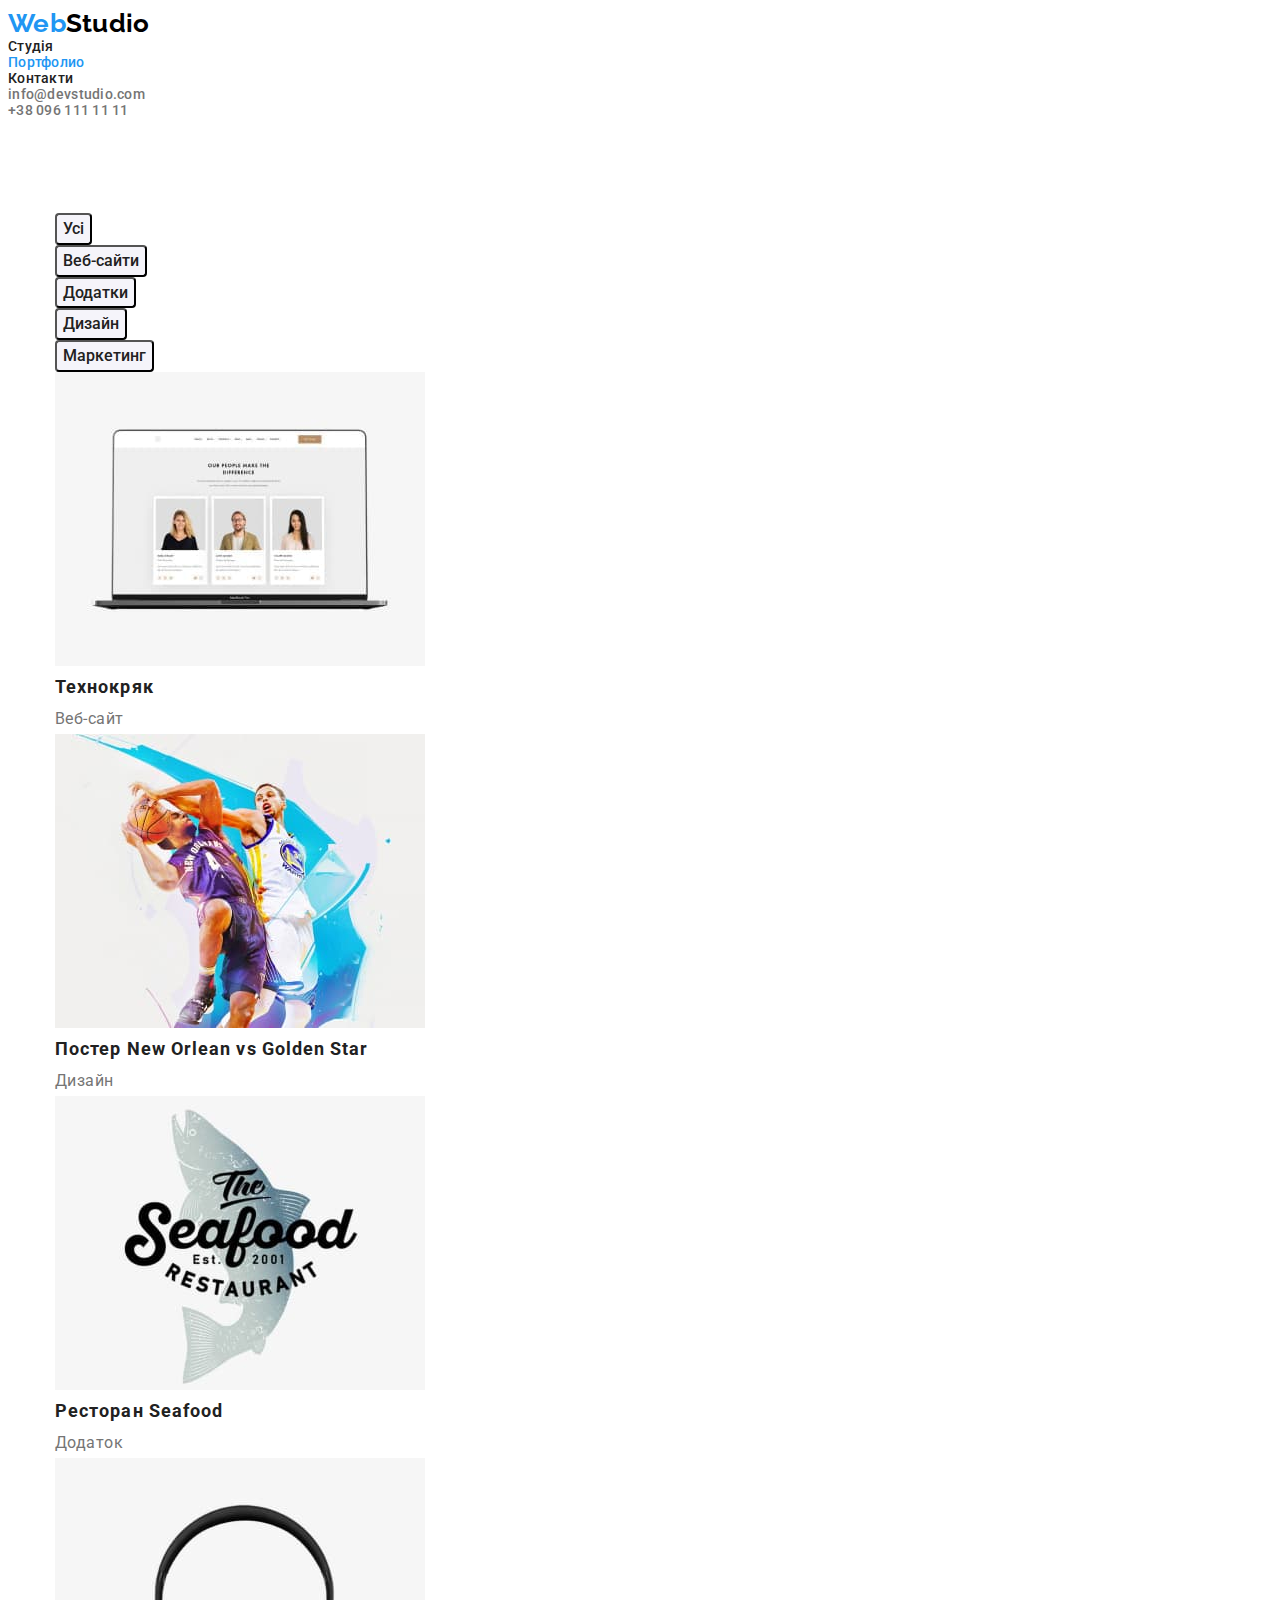
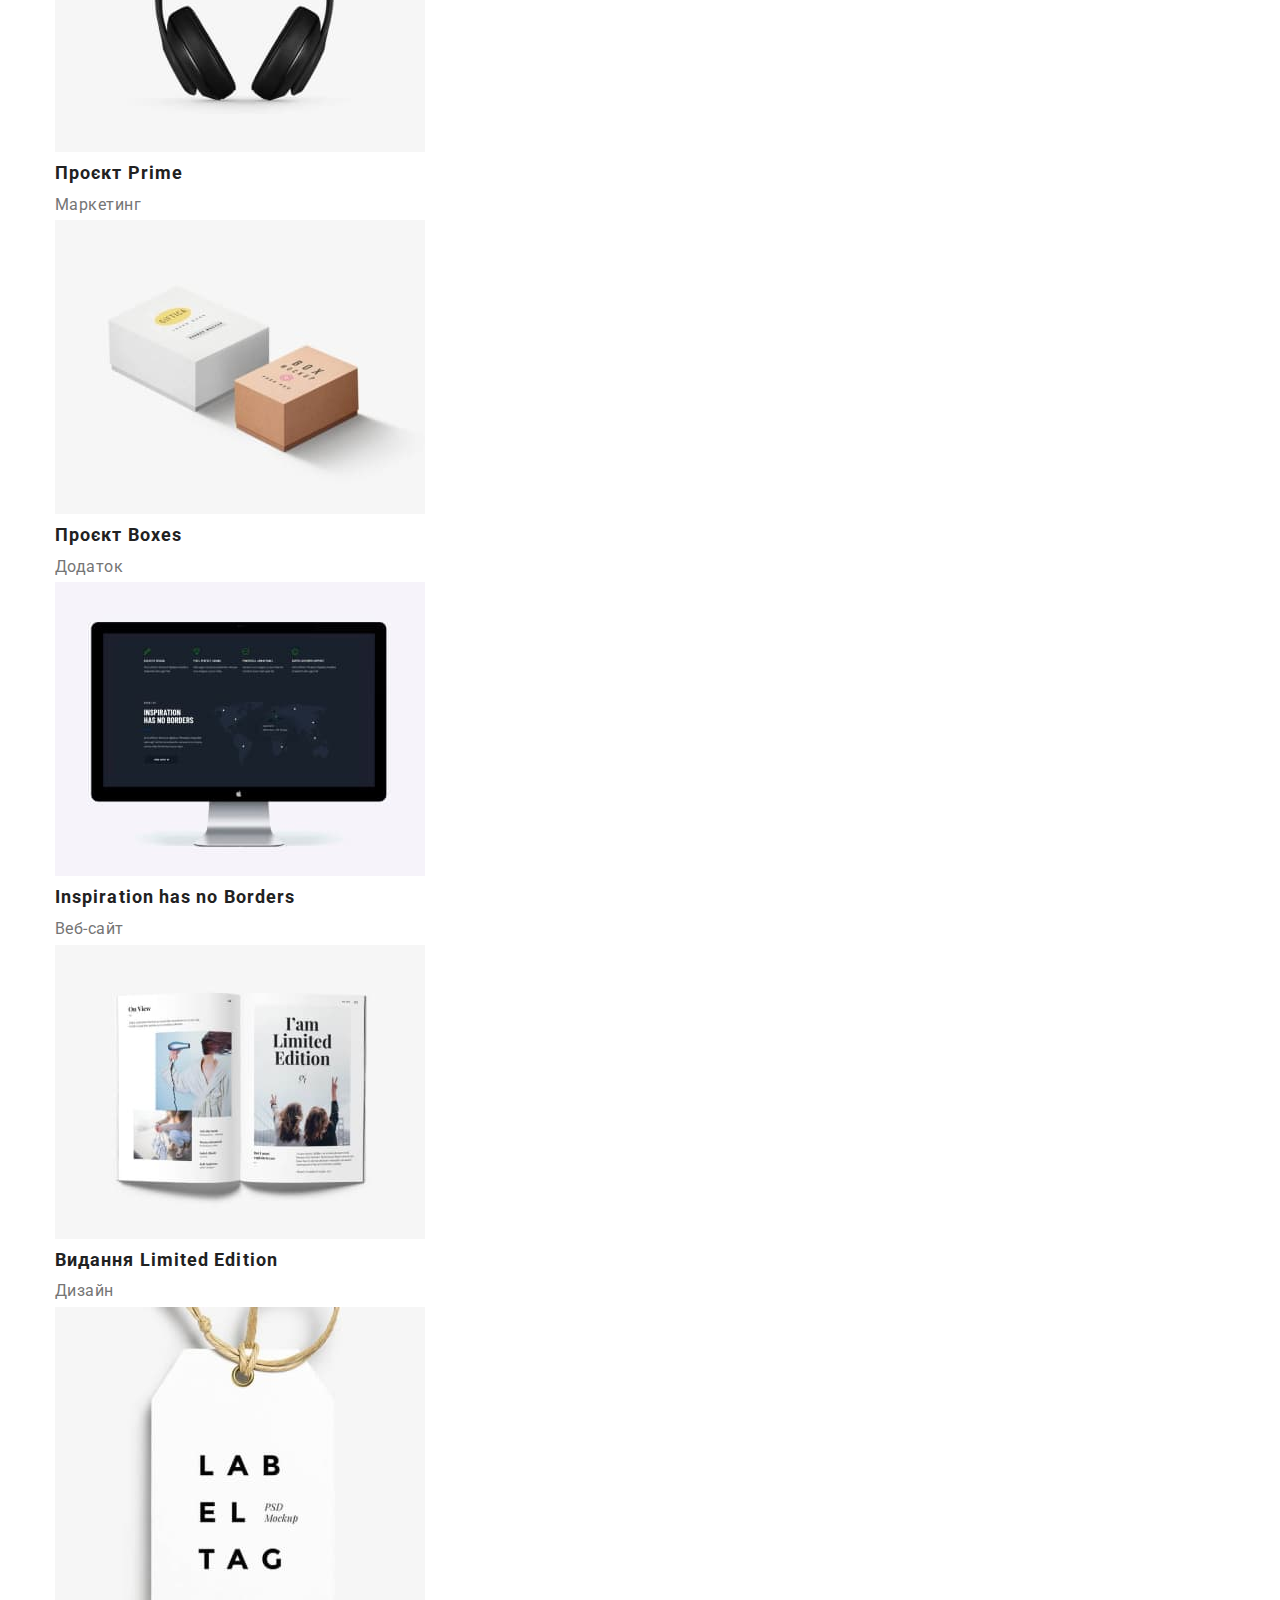
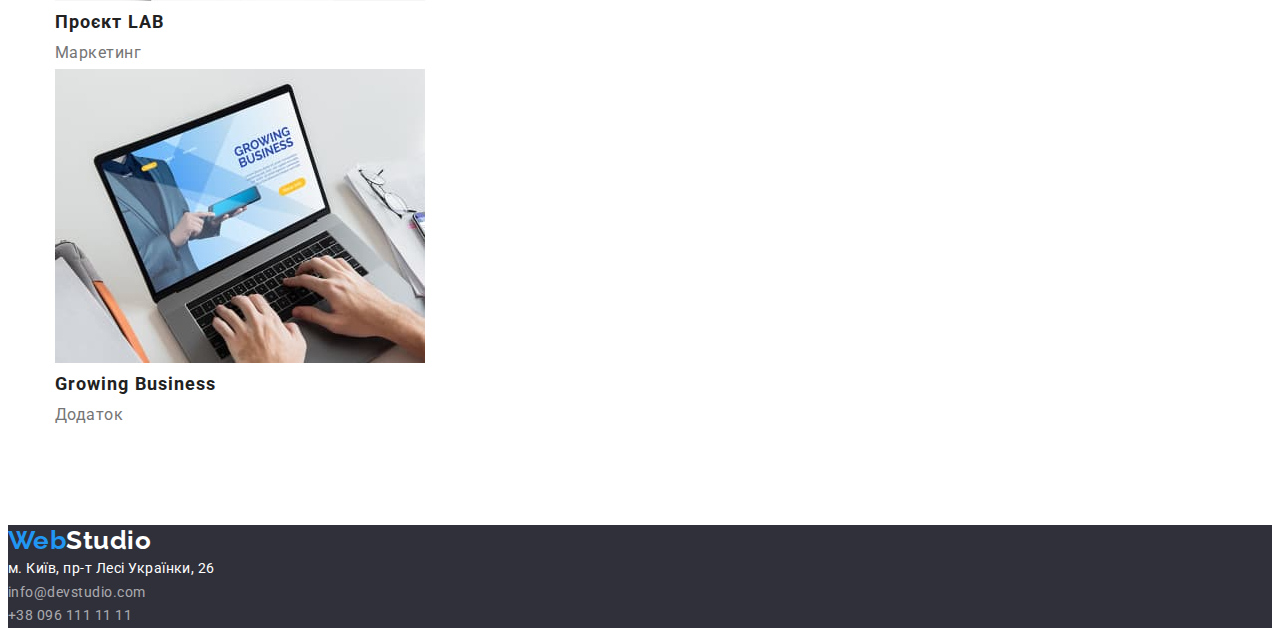
==== portfolio.html @ 46366bae "Робить копію другого дз + задає margin та  padding" ====
<!DOCTYPE html>
<html lang="uk">
<head>
    <meta charset="UTF-8">
    <meta http-equiv="X-UA-Compatible" content="IE=edge">
    <meta name="viewport" content="width=device-width, initial-scale=1.0">
    <link href="https://fonts.googleapis.com/css2?family=Raleway:wght@700&family=Roboto:wght@400;500;700;900&display=swap"
        rel="stylesheet">
    <link rel="stylesheet" href="https://cdnjs.cloudflare.com/ajax/libs/modern-normalize/1.1.0/modern-normalize.min.css"
    integrity="sha512-wpPYUAdjBVSE4KJnH1VR1HeZfpl1ub8YT/NKx4PuQ5NmX2tKuGu6U/JRp5y+Y8XG2tV+wKQpNHVUX03MfMFn9Q=="
    crossorigin="anonymous" referrerpolicy="no-referrer" />
    <link rel="stylesheet" href="./css/styles.css">
    <title>Portfolio</title>
</head>
<body>
    <!--Шапка сайта-->
    <header class="hat">
        <a class="logo" lang="en" href="index.html">Web<span class="logo-header">Studio</span></a>
        <nav class="navigation">
            <ul>
                <Li><a class="navigation-link" href="./index.html">Студія</a></Li>
                <Li><a class="navigation-link, active" href="./portfolio.html">Портфолио</a></Li>
                <Li><a class="navigation-link" href="">Контакти</a></Li>
            </ul>
        </nav>
        <ul>
            <li>
                <a class="contact" href="mailto:info@devstudio.com">info@devstudio.com</a>
            </li>
            <li>
                <a class="contact" href="tel:+380961111111">+38 096 111 11 11</a>
            </li>
        </ul>
    
    </header>
    <main>
           <section class="projects container">
            <h1 class="visually-hidden"> Проекти</h1>
            <ul>
                <li>
                    <button class="projects-button" type="button">Усі</button>
                </li>
                <li>
                    <button class="projects-button" type="button">Веб-сайти</button>
                </li>
                <li>
                    <button class="projects-button" type="button">Додатки</button>
                </li>
                <li>
                    <button class="projects-button" type="button">Дизайн</button>
                </li>
                <li>
                    <button class="projects-button" type="button">Маркетинг</button>
                </li>
            </ul>
            <ul>
                <li>
                    <a href="">
                    <img src="./images/portfolio_1.jpg" alt="Технокряк" width="370" height="294">
                    <h2>Технокряк</h2>
                    <p>Веб-сайт</p>
                    </a>
                </li>
                <li>
                    <a href="">
                    <img src="./images/portfolio_2.jpg" alt="Постер New Orlean vs Golden Star" width="370" height="294">
                <h2>Постер <span lang="en">New Orlean vs Golden Star</span> </h2>
                <p>Дизайн</p>
                    </a>    
                 </li>
                <li>
                    <a href="">
                    <img src="./images/portfolio_3.jpg" alt="Ресторан Seafood" width="370" height="294">
                    <h2>Ресторан <span lang="en">Seafood</span></h2>
                    <p>Додаток</p>
                    </a>
                </li>
                <li>
                    <a href="">
                    <img src="./images/portfolio_4.jpg" alt="Проєкт Prime" width="370" height="294">
                    <h2>Проєкт <span lang="en">Prime</span></h2>
                    <p>Маркетинг</p>
                    </a>
                </li>
                <li>
                    <a href="">
                    <img src="./images/portfolio_5.jpg" alt="Проєкт Boxes" width="370" height="294">
                    <h2>Проєкт <span lang="en">Boxes</span> </h2>
                    <p>Додаток</p>
                    </a>
                </li>
                <li>
                    <a href="">
                    <img src="./images/portfolio_6.jpg" alt="Inspiration has no Borders" width="370" height="294">
                    <h2 lang="en"> Inspiration has no Borders </h2>
                    <p>Веб-сайт</p>
                    </a>
                </li>
                <li>
                    <a href="">
                    <img src="./images/portfolio_7.jpg" alt="Видання Limited Edition" width="370" height="294">
                    <h2>Видання <span lang="en">Limited Edition</span></h2>
                    <p>Дизайн</p>
                    </a>
                </li>
                <li>
                    <a href="">
                    <img src="./images/portfolio_8.jpg" alt="Проєкт LAB" width="370" height="294">
                    <h2>Проєкт <span lang="en">LAB</span> </h2>
                    <p>Маркетинг</p>
                    </a>
                </li>
                <li>
                    <a href="">
                    <img src="./images/portfolio_9.jpg" alt="Growing Business" width="370" height="294">
                    <h2 lang="en">Growing Business</h2>
                    <p>Додаток</p>
                    </a>
                </li>
            </ul>
        </section>
    </main>
<!--Підвал-->
    <Footer class="basement">
        <a class="logo" lang="en" href="index.html">Web<span class="logo-footer">Studio</span></a>
        <address>
            <ul>
                <li><a class="map" href="https://goo.gl/maps/CPtrU1FHBa2aNyZL9" target="_blank"
                        rel="noopener noreferrer nofollow">м. Київ, пр-т Лесі
                        Українки, 26</a></li>
                <li><a class="basement-contact" href="mailto:info@devstudio.com">info@devstudio.com</a></li>
                <li><a class="basement-contact" href="tel:+380961111111">+38 096 111 11 11</a></li>
            </ul>
        </address>
    </Footer>
    
    </body>
    
    </html>
---- css/styles.css ----
:root {
    --text-color: #212121;
    --logo-color: #000000;
    --accent-color: #2196F3;
    --grey: #757575;
    --white: #FFFFFF;
    --background-footer:#2F303A;
    --background-section-white:#F5F5F5;
    --background-grey: #F5F4FA;
}

/* Загальні стилі */

html {
box-sizing: border-box;
}

*,
*::before,
*::after{
    box-sizing: inherit;
}

a {
text-decoration: none;
color: var(--text-color)
}

ul {
    list-style: none;
    margin: 0;
    padding: 0;
}

h1, h2, h3, h4, h5, h6{
    margin: 0;
}



body {
    font-family: 'Roboto','sans-serif';
    letter-spacing: 0.03em;
    color: var(--text-color);
}

.container{
    width: 1200px;
    padding-top: 94px;
    padding-bottom: 94px;
    padding-left: 15px;
    padding-right:15px;
    margin-left: auto;
    margin-right: auto;
}

.header{
    padding-top: 24px;
    padding-bottom: 25px;
}

 /* Лого */
.logo{
    font-weight: 700;
    font-size: 26px;
    line-height: 1.19;
    color: var(--accent-color);
    font-family: 'Raleway';

    display: inline-block;
}

.logo-header{
    color:var(--logo-color);
}

/* Навігація */

.hat{
    font-weight: 500;
    font-size: 14px;
    line-height: 1.14;
    letter-spacing: 0.02em;
}

.navigation-link:focus, .navigation-link:hover {
    color: var(--accent-color);
}

.active{
    color: var(--accent-color);
}

/* Контакты в шапці */

.contact{
    color: var(--grey);
}

.contact:hover, .contact:focus{
    color: var(--accent-color);
}

/* Герой */

.hero.container{
    padding-top: 0;
    padding-bottom: 0;
}

.hero{
background-color: var(--background-footer);
}

.hero-header{
    color: var(--white);
    font-weight: 900;
    font-size: 44px;
    line-height: 1.36;
    text-transform: uppercase;
    letter-spacing: 0.06em;
    text-align: center;

    margin-bottom: 30px;
}

/* Кнопка */

.hero-button{
    
    color: var(--white);
    background-color: var(--accent-color);
    font-weight: 700;
    font-size: 16px;
    line-height: 1.87;
    letter-spacing: 0.06em;
    cursor: pointer;
    text-align: center;

    min-width:216px;
    height: 50px;
    border-radius: 4px;
    
    display: block;
    margin-right: auto;
    margin-left: auto;


}

.hero-button:hover, .hero-button:focus{
    background-color: #188CE8;
}

/* Переваги */



.visually-hidden {
    position: absolute;
    white-space: nowrap;
    width: 1px;
    height: 1px;
    overflow: hidden;
    border: 0;
    padding: 0;
    clip: rect(0 0 0 0);
    clip-path: inset(50%);
    margin: -1px;
}

.pros h3{
    font-weight: 700;
    font-size: 14px;
    line-height: 1.14;
    text-transform: uppercase;
    margin-bottom: 10px;
}

.pros p{
    color: var(--grey);
    font-size: 14px;
    line-height: 1.71;

    margin: 0;
}

/* Чим ми займаємося */

.areas-header {
    font-weight: 700;
    font-size: 36px;
    line-height: 1.17;
    text-align: center;

    margin-bottom: 50px;
}

/* Команда */

.team-header{
    font-weight: 700;
    font-size: 36px;
    line-height: 1.17;
    text-align: center;

    margin-bottom: 50px;
}

.position-held{
    color: var(--grey);
    font-size: 16px;
    line-height: 1.19;

    margin: 0;
}

.name{
    font-weight: 500;
    font-size: 16px;
    line-height: 1.19;

    margin-bottom: 10px;
}

/* Підвал */

.basement{
    background-color: var(--background-footer);
    font-size: 14px;
    line-height: 1.71;

}

.footer{
    padding-top: 60px;
    padding-bottom: 60px;
    margin: 0, auto;
    
}

.basement.logo{
    display: inline-block;
    margin-bottom: 20px;
}

.logo-footer{
    color: var(--white);
}

.map{
    color: var(--white);
    font-style: normal
}

.map:hover, .map:focus{
color: var(--accent-color);
}

.basement-contact{
color: rgba(255, 255, 255, 0.6);
font-style: normal
}

.basement-contact:focus, .basement-contact:hover{
    color: var(--accent-color);
}

/* Портфоліо */

.projects p{
    color: var(--grey);
    font-size: 16px;
    line-height: 1.9;
    margin: 0;
}

.projects h2 {
    font-weight: 700;
    font-size: 18px;
    line-height: 1.87;
    letter-spacing: 0.06em;
}

.projects-button{
    background-color: var(--background-grey);
    color: var(--text-color);
    font-weight: 500;
    font-size: 16px;
    line-height: 1.62;
    font-family: inherit;
    cursor: pointer;

    border-radius: 4px;
}

.projects-button:hover, .projects-button:focus{
    background-color: var(--accent-color);
    color: var(--white);
}
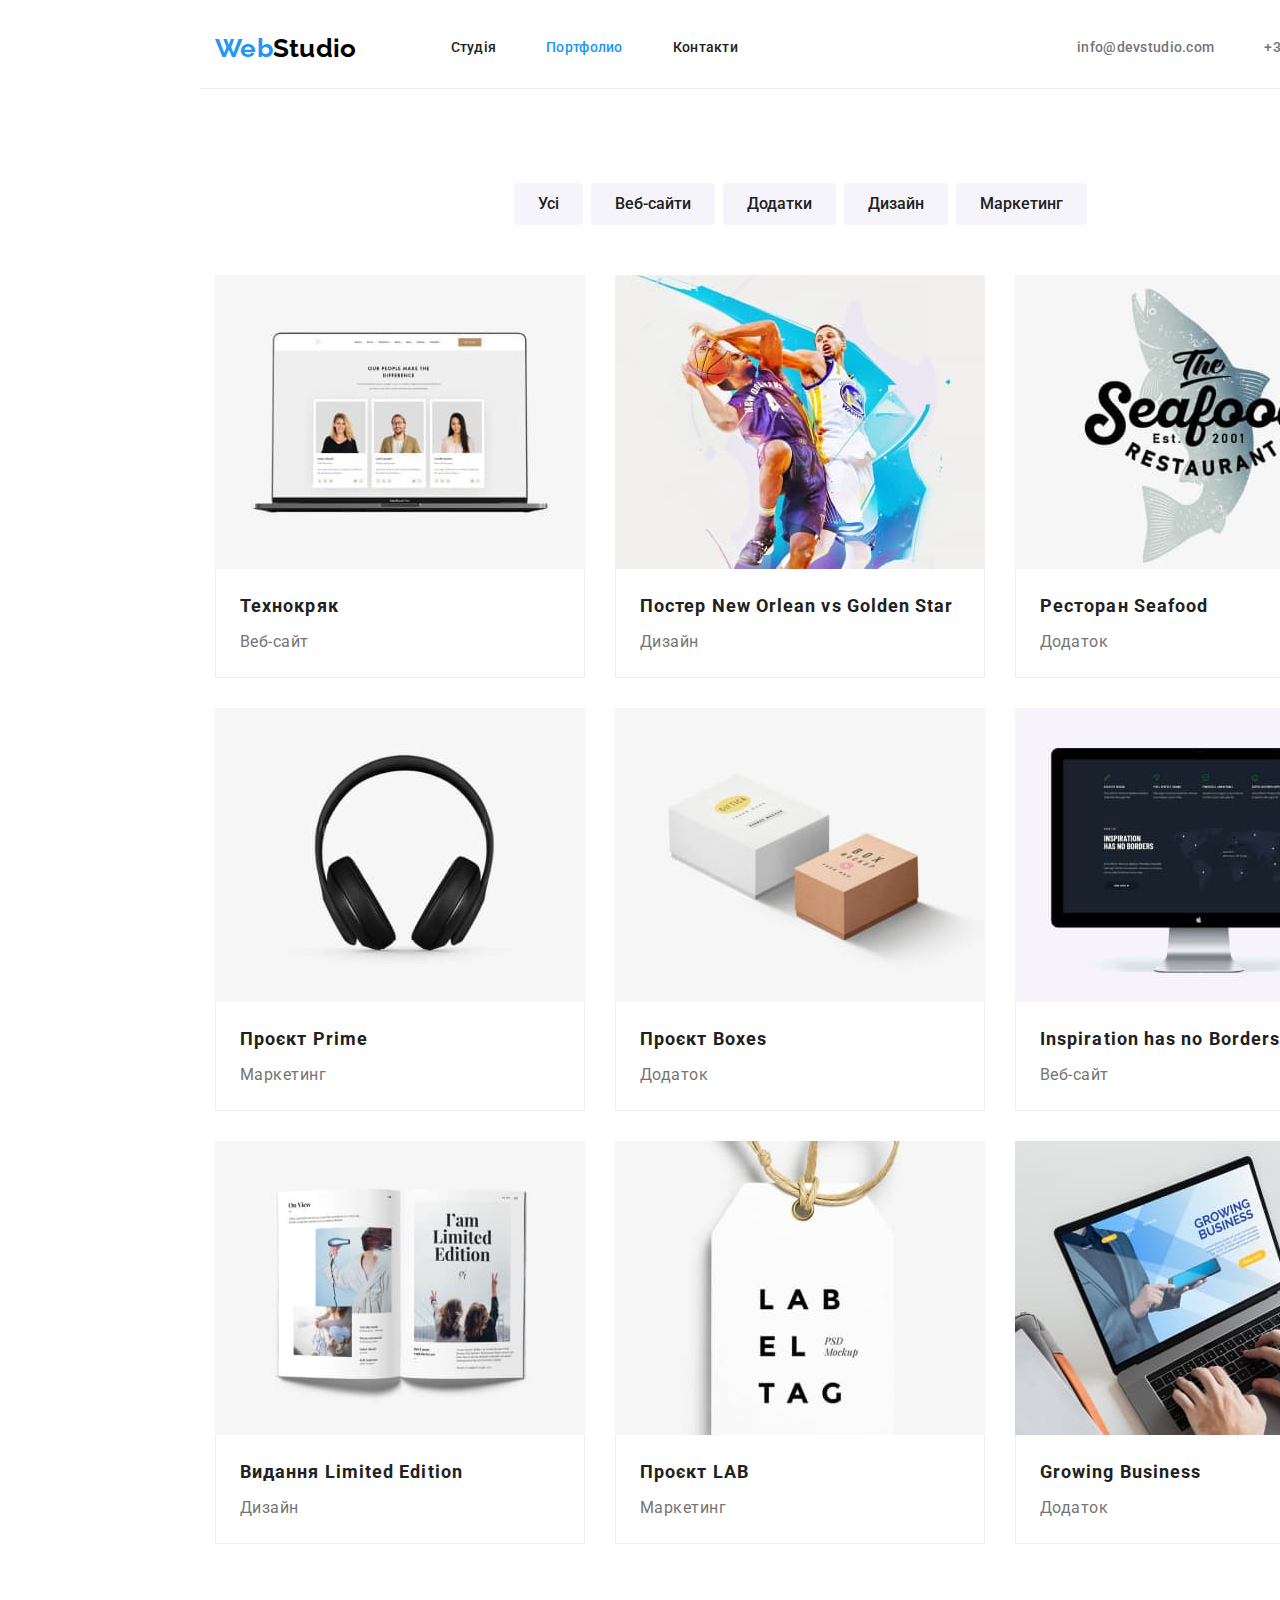
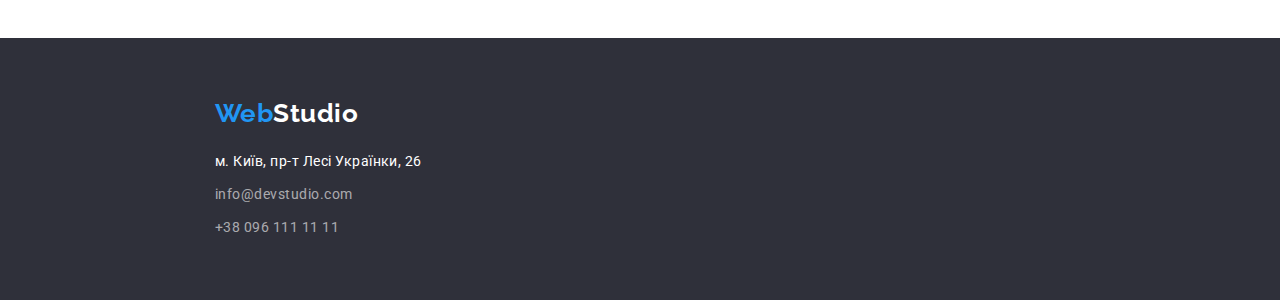
==== commit fd0d4a71: "Додає flex елементи та іх позиціювання" ====
--- a/portfolio.html
+++ b/portfolio.html
@@ -15,123 +15,159 @@
 <body>
     <!--Шапка сайта-->
     <header class="hat">
-        <a class="logo" lang="en" href="index.html">Web<span class="logo-header">Studio</span></a>
-        <nav class="navigation">
-            <ul>
-                <Li><a class="navigation-link" href="./index.html">Студія</a></Li>
-                <Li><a class="navigation-link, active" href="./portfolio.html">Портфолио</a></Li>
-                <Li><a class="navigation-link" href="">Контакти</a></Li>
+        <div class="container">
+            <a class="logo" lang="en" href="index.html">Web<span class="logo-header">Studio</span></a>
+            <nav class="navi">
+                <ul class="navi-list">
+                    <Li class="navi-item">
+                        <a class="navi-link" href="./index.html">Студія</a>
+                    </Li>
+                    <Li class="navi-item">
+                        <a class="navi-link active" href="./portfolio.html">Портфолио</a>
+                    </Li>
+                    <Li class="navi-item">
+                        <a class="navi-link" href="">Контакти</a>
+                    </Li>
+                </ul>
+            </nav>
+            <ul class="cont-list">
+                <li class="cont-item">
+                    <a class="contact-link" href="mailto:info@devstudio.com">info@devstudio.com</a>
+                </li>
+                <li class="cont-item">
+                    <a class="contact-link" href="tel:+380961111111">+38 096 111 11 11</a>
+                </li>
             </ul>
-        </nav>
-        <ul>
-            <li>
-                <a class="contact" href="mailto:info@devstudio.com">info@devstudio.com</a>
-            </li>
-            <li>
-                <a class="contact" href="tel:+380961111111">+38 096 111 11 11</a>
-            </li>
-        </ul>
-    
+        </div>
+        
     </header>
     <main>
-           <section class="projects container">
+            <section class="projects">
+                <div class="container">
             <h1 class="visually-hidden"> Проекти</h1>
-            <ul>
-                <li>
+            <ul class="button-list">
+                <li class="button-item">
                     <button class="projects-button" type="button">Усі</button>
                 </li>
-                <li>
+                <li class="button-item">
                     <button class="projects-button" type="button">Веб-сайти</button>
                 </li>
-                <li>
+                <li class="button-item">
                     <button class="projects-button" type="button">Додатки</button>
                 </li>
-                <li>
+                <li class="button-item">
                     <button class="projects-button" type="button">Дизайн</button>
                 </li>
-                <li>
+                <li class="button-item">
                     <button class="projects-button" type="button">Маркетинг</button>
                 </li>
             </ul>
-            <ul>
-                <li>
+            <ul class="card-list">
+                <li class="card-item">
                     <a href="">
                     <img src="./images/portfolio_1.jpg" alt="Технокряк" width="370" height="294">
+                    <div class="description">
                     <h2>Технокряк</h2>
                     <p>Веб-сайт</p>
+                    </div>
                     </a>
                 </li>
-                <li>
+                <li class="card-item">
                     <a href="">
                     <img src="./images/portfolio_2.jpg" alt="Постер New Orlean vs Golden Star" width="370" height="294">
-                <h2>Постер <span lang="en">New Orlean vs Golden Star</span> </h2>
-                <p>Дизайн</p>
+                    <div class="description">
+                    <h2>Постер <span lang="en">New Orlean vs Golden Star</span> </h2>
+                    <p>Дизайн</p>
+                    </div>
                     </a>    
                  </li>
-                <li>
+                <li class="card-item">
                     <a href="">
                     <img src="./images/portfolio_3.jpg" alt="Ресторан Seafood" width="370" height="294">
+                    <div class="description">
                     <h2>Ресторан <span lang="en">Seafood</span></h2>
                     <p>Додаток</p>
+                    </div>
                     </a>
                 </li>
-                <li>
+                <li class="card-item">
                     <a href="">
                     <img src="./images/portfolio_4.jpg" alt="Проєкт Prime" width="370" height="294">
+                    <div class="description">
                     <h2>Проєкт <span lang="en">Prime</span></h2>
                     <p>Маркетинг</p>
+                    </div>
                     </a>
                 </li>
-                <li>
+                <li class="card-item">
                     <a href="">
                     <img src="./images/portfolio_5.jpg" alt="Проєкт Boxes" width="370" height="294">
+                    <div class="description">
                     <h2>Проєкт <span lang="en">Boxes</span> </h2>
                     <p>Додаток</p>
+                    </div>
                     </a>
                 </li>
-                <li>
+                <li class="card-item">
                     <a href="">
                     <img src="./images/portfolio_6.jpg" alt="Inspiration has no Borders" width="370" height="294">
+                    <div class="description">
                     <h2 lang="en"> Inspiration has no Borders </h2>
                     <p>Веб-сайт</p>
+                    </div>
                     </a>
                 </li>
-                <li>
+                <li class="card-item">
                     <a href="">
                     <img src="./images/portfolio_7.jpg" alt="Видання Limited Edition" width="370" height="294">
+                    <div class="description">
                     <h2>Видання <span lang="en">Limited Edition</span></h2>
                     <p>Дизайн</p>
+                    </div>
                     </a>
                 </li>
-                <li>
+                <li class="card-item">
                     <a href="">
                     <img src="./images/portfolio_8.jpg" alt="Проєкт LAB" width="370" height="294">
+                    <div class="description">
                     <h2>Проєкт <span lang="en">LAB</span> </h2>
                     <p>Маркетинг</p>
+                    </div>
                     </a>
                 </li>
-                <li>
+                <li class="card-item">
                     <a href="">
                     <img src="./images/portfolio_9.jpg" alt="Growing Business" width="370" height="294">
+                    <div class="description">
                     <h2 lang="en">Growing Business</h2>
                     <p>Додаток</p>
+                    </div>
                     </a>
                 </li>
             </ul>
+            </div>
         </section>
     </main>
 <!--Підвал-->
     <Footer class="basement">
-        <a class="logo" lang="en" href="index.html">Web<span class="logo-footer">Studio</span></a>
-        <address>
-            <ul>
-                <li><a class="map" href="https://goo.gl/maps/CPtrU1FHBa2aNyZL9" target="_blank"
-                        rel="noopener noreferrer nofollow">м. Київ, пр-т Лесі
-                        Українки, 26</a></li>
-                <li><a class="basement-contact" href="mailto:info@devstudio.com">info@devstudio.com</a></li>
-                <li><a class="basement-contact" href="tel:+380961111111">+38 096 111 11 11</a></li>
-            </ul>
-        </address>
+        <div class="container">
+            <a class="logo" lang="en" href="index.html">Web<span class="logo-footer">Studio</span></a>
+            <address>
+                <ul class="basement-list">
+                    <li class="basement-item">
+                        <a class="map" href="https://goo.gl/maps/CPtrU1FHBa2aNyZL9" target="_blank"
+                            rel="noopener noreferrer nofollow">м. Київ, пр-т Лесі
+                            Українки, 26</a>
+                    </li>
+                    <li class="basement-item">
+                        <a class="basement-contact" href="mailto:info@devstudio.com">info@devstudio.com</a>
+                    </li>
+                    <li class="basement-item">
+                        <a class="basement-contact" href="tel:+380961111111">+38 096 111 11 11</a>
+                    </li>
+                </ul>
+            </address>
+        </div>
     </Footer>
     
     </body>
--- a/css/styles.css
+++ b/css/styles.css
@@ -36,125 +36,30 @@
     margin: 0;
 }
 
+img {
+    display: block;
+    max-width: 100%;
+    height: auto;
+}
+
 
 
 body {
     font-family: 'Roboto','sans-serif';
     letter-spacing: 0.03em;
     color: var(--text-color);
+    width: 1600px;
+    margin-left: auto;
+    margin-right: auto;
 }
 
 .container{
     width: 1200px;
-    padding-top: 94px;
-    padding-bottom: 94px;
     padding-left: 15px;
     padding-right:15px;
     margin-left: auto;
     margin-right: auto;
 }
-
-.header{
-    padding-top: 24px;
-    padding-bottom: 25px;
-}
-
- /* Лого */
-.logo{
-    font-weight: 700;
-    font-size: 26px;
-    line-height: 1.19;
-    color: var(--accent-color);
-    font-family: 'Raleway';
-
-    display: inline-block;
-}
-
-.logo-header{
-    color:var(--logo-color);
-}
-
-/* Навігація */
-
-.hat{
-    font-weight: 500;
-    font-size: 14px;
-    line-height: 1.14;
-    letter-spacing: 0.02em;
-}
-
-.navigation-link:focus, .navigation-link:hover {
-    color: var(--accent-color);
-}
-
-.active{
-    color: var(--accent-color);
-}
-
-/* Контакты в шапці */
-
-.contact{
-    color: var(--grey);
-}
-
-.contact:hover, .contact:focus{
-    color: var(--accent-color);
-}
-
-/* Герой */
-
-.hero.container{
-    padding-top: 0;
-    padding-bottom: 0;
-}
-
-.hero{
-background-color: var(--background-footer);
-}
-
-.hero-header{
-    color: var(--white);
-    font-weight: 900;
-    font-size: 44px;
-    line-height: 1.36;
-    text-transform: uppercase;
-    letter-spacing: 0.06em;
-    text-align: center;
-
-    margin-bottom: 30px;
-}
-
-/* Кнопка */
-
-.hero-button{
-    
-    color: var(--white);
-    background-color: var(--accent-color);
-    font-weight: 700;
-    font-size: 16px;
-    line-height: 1.87;
-    letter-spacing: 0.06em;
-    cursor: pointer;
-    text-align: center;
-
-    min-width:216px;
-    height: 50px;
-    border-radius: 4px;
-    
-    display: block;
-    margin-right: auto;
-    margin-left: auto;
-
-
-}
-
-.hero-button:hover, .hero-button:focus{
-    background-color: #188CE8;
-}
-
-/* Переваги */
-
-
 
 .visually-hidden {
     position: absolute;
@@ -169,7 +74,149 @@
     margin: -1px;
 }
 
-.pros h3{
+/* Шапка */
+
+.hat .container{
+    display: flex;
+    align-items: center;
+    border-bottom: 1px solid #ECECEC;
+}
+
+ /* Лого */
+.logo{
+    font-weight: 700;
+    font-size: 26px;
+    line-height: 1.19;
+    color: var(--accent-color);
+    font-family: 'Raleway';
+
+    display: inline-block;
+}
+
+.logo-header{
+    color:var(--logo-color);
+}
+
+/* Навігація */
+
+.navi{
+    margin-left: 94px;
+}
+
+.navi-list{
+    display: flex;
+}
+
+.navi-item +.navi-item{
+    margin-left: 50px;
+}
+
+.hat{
+    font-weight: 500;
+    font-size: 14px;
+    line-height: 1.14;
+    letter-spacing: 0.02em;
+}
+
+
+.navi-link{
+    display: block;
+    padding-top: 32px;
+    padding-bottom:32px;
+}
+
+.navi-link:focus, .navi-link:hover {
+    color: var(--accent-color);
+}
+
+.active{
+    color: var(--accent-color);
+}
+
+/* Контакты в шапці */
+
+.cont-list{
+    display: flex;
+    margin-left: auto;
+}
+
+.cont-item + .cont-item{
+    margin-left: 50px;
+}
+
+.contact-link{
+    color: var(--grey);
+    padding-top: 32px;
+    padding-bottom: 32px;
+}
+
+.contact-link:hover, .contact-link:focus{
+    color: var(--accent-color);
+}
+
+/* Герой */
+
+.hero{
+background-color: var(--background-footer);
+}
+
+.hero-header{
+    color: var(--white);
+    font-weight: 900;
+    font-size: 44px;
+    line-height: 1.36;
+    text-transform: uppercase;
+    letter-spacing: 0.06em;
+    text-align: center;
+
+    margin-bottom: 30px;
+}
+
+/* Кнопка */
+
+.hero-button{
+    
+    color: var(--white);
+    background-color: var(--accent-color);
+    font-weight: 700;
+    font-size: 16px;
+    line-height: 1.87;
+    letter-spacing: 0.06em;
+    cursor: pointer;
+    text-align: center;
+
+    min-width:216px;
+    height: 50px;
+    border-radius: 4px;
+    
+    display: block;
+    margin-right: auto;
+    margin-left: auto;
+
+
+}
+
+.hero-button:hover, .hero-button:focus{
+    background-color: #188CE8;
+}
+
+/* Переваги */
+
+.pros{
+    padding-top: 94px;
+}
+
+.pros-list{
+    display: flex;
+  
+}
+
+.pros-item + .pros-item{
+    margin-left: 30px;
+}
+
+
+.pros-item>h3{
     font-weight: 700;
     font-size: 14px;
     line-height: 1.14;
@@ -177,7 +224,7 @@
     margin-bottom: 10px;
 }
 
-.pros p{
+.pros-item>p{
     color: var(--grey);
     font-size: 14px;
     line-height: 1.71;
@@ -187,6 +234,20 @@
 
 /* Чим ми займаємося */
 
+.areas{
+    padding-top: 94px;
+    padding-bottom: 94px;
+}
+
+.areas-list{
+    display: flex;
+   
+}
+
+.areas-item + .areas-item{
+    margin-left: 30px;
+}
+
 .areas-header {
     font-weight: 700;
     font-size: 36px;
@@ -197,6 +258,33 @@
 }
 
 /* Команда */
+
+.team{
+    
+    padding-top: 94px;
+    padding-bottom: 94px;
+
+    background: #F5F4FA;
+}
+
+.team-list{
+    display: flex;
+   
+}
+
+.team-item + .team-item{
+    margin-left: 30px;
+}
+
+.team-item{
+    background-color: var(--white);
+    border-radius: 0px 0px 4px 4px;
+}
+
+.team-card{
+    padding-top: 30px;
+    padding-bottom: 30px;
+}
 
 .team-header{
     font-weight: 700;
@@ -211,6 +299,7 @@
     color: var(--grey);
     font-size: 16px;
     line-height: 1.19;
+    text-align: center;
 
     margin: 0;
 }
@@ -219,6 +308,7 @@
     font-weight: 500;
     font-size: 16px;
     line-height: 1.19;
+    text-align: center;
 
     margin-bottom: 10px;
 }
@@ -226,22 +316,23 @@
 /* Підвал */
 
 .basement{
+
+    padding-top: 60px;
+    padding-bottom: 60px;
+
     background-color: var(--background-footer);
     font-size: 14px;
     line-height: 1.71;
 
 }
 
-.footer{
-    padding-top: 60px;
-    padding-bottom: 60px;
-    margin: 0, auto;
-    
-}
-
-.basement.logo{
-    display: inline-block;
-    margin-bottom: 20px;
+
+.basement address{
+    margin-top: 20px;
+}
+
+.basement-item + .basement-item {
+    margin-top: 9px;
 }
 
 .logo-footer{
@@ -268,21 +359,77 @@
 
 /* Портфоліо */
 
-.projects p{
+
+.projects{
+    padding-top: 94px;
+    padding-bottom: 94px;
+}
+
+.button-list{
+    display: flex;
+    justify-content: center;
+}
+
+.button-item + .button-item{
+    margin-left: 8px;
+}
+
+.card-list{
+    display: flex;
+    flex-wrap: wrap;
+    margin-top: 50px;
+}
+
+
+.card-item {
+    margin-right: 30px;
+    margin-bottom: 30px;
+}
+
+.card-item:nth-child(3n){
+    margin-right: 0px;
+}
+
+.card-item:nth-last-child(-n + 3){
+    margin-bottom: 0px;
+}
+
+.description{
+    padding-top: 20px;
+    padding-bottom: 20px;
+    padding-left: 24px;
+    padding-right: 24px;
+    border-left: 1px solid #EEEEEE;
+    border-right: 1px solid #EEEEEE;
+    border-bottom: 1px solid #EEEEEE;
+    
+
+}
+
+.description p{
     color: var(--grey);
     font-size: 16px;
     line-height: 1.9;
     margin: 0;
-}
-
-.projects h2 {
+    
+}
+
+.description h2 {
     font-weight: 700;
     font-size: 18px;
     line-height: 1.87;
     letter-spacing: 0.06em;
+    margin-bottom: 4px;
+
 }
 
 .projects-button{
+    
+    padding-top: 6px;
+    padding-bottom: 6px;
+    padding-left: 22px;
+    padding-right: 22px;
+    
     background-color: var(--background-grey);
     color: var(--text-color);
     font-weight: 500;
@@ -291,13 +438,15 @@
     font-family: inherit;
     cursor: pointer;
 
+    border-color: transparent;
     border-radius: 4px;
 }
 
 .projects-button:hover, .projects-button:focus{
     background-color: var(--accent-color);
     color: var(--white);
-}
-
-
-
+
+}
+
+
+
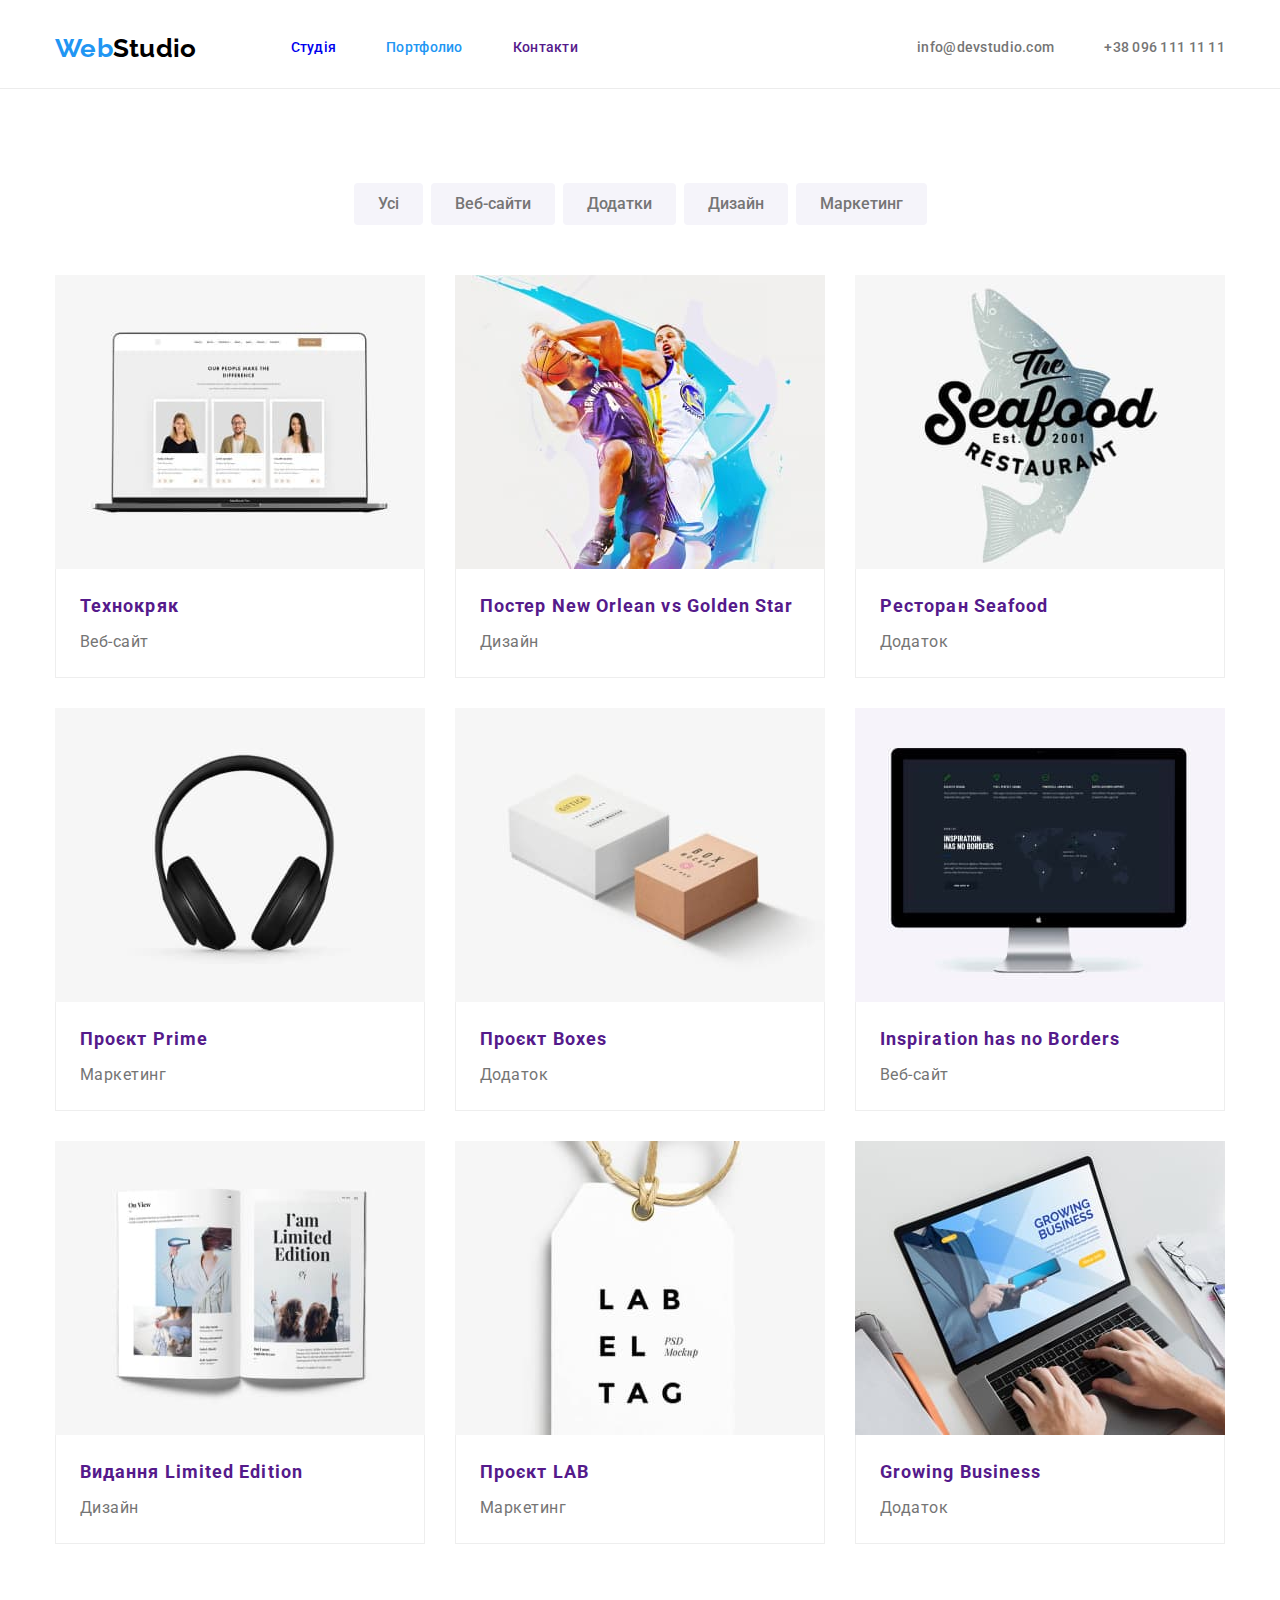
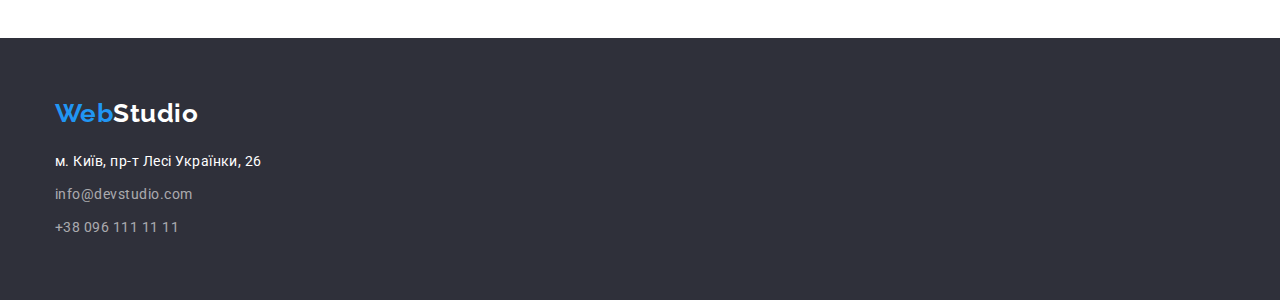
==== commit d0fada2f: "Виправляє зауваження ментора" ====
--- a/portfolio.html
+++ b/portfolio.html
@@ -14,57 +14,57 @@
 </head>
 <body>
     <!--Шапка сайта-->
-    <header class="hat">
+    <header class="header">
         <div class="container">
-            <a class="logo" lang="en" href="index.html">Web<span class="logo-header">Studio</span></a>
+            <a class="logo link" lang="en" href="index.html">Web<span class="logo-header link">Studio</span></a>
             <nav class="navi">
-                <ul class="navi-list">
+                <ul class="navi-list list">
                     <Li class="navi-item">
-                        <a class="navi-link" href="./index.html">Студія</a>
+                        <a class="navi-link  link" href="./index.html">Студія</a>
                     </Li>
                     <Li class="navi-item">
-                        <a class="navi-link active" href="./portfolio.html">Портфолио</a>
+                        <a class="navi-link active link" href="./portfolio.html">Портфолио</a>
                     </Li>
                     <Li class="navi-item">
-                        <a class="navi-link" href="">Контакти</a>
+                        <a class="navi-link link" href="">Контакти</a>
                     </Li>
                 </ul>
             </nav>
-            <ul class="cont-list">
+            <ul class="cont-list list">
                 <li class="cont-item">
-                    <a class="contact-link" href="mailto:info@devstudio.com">info@devstudio.com</a>
+                    <a class="contact-link link" href="mailto:info@devstudio.com">info@devstudio.com</a>
                 </li>
                 <li class="cont-item">
-                    <a class="contact-link" href="tel:+380961111111">+38 096 111 11 11</a>
+                    <a class="contact-link link" href="tel:+380961111111">+38 096 111 11 11</a>
                 </li>
             </ul>
         </div>
-        
     </header>
+
     <main>
-            <section class="projects">
+            <section class="projects basic-section">
                 <div class="container">
             <h1 class="visually-hidden"> Проекти</h1>
-            <ul class="button-list">
+            <ul class="button-list list">
                 <li class="button-item">
-                    <button class="projects-button" type="button">Усі</button>
+                    <button class="projects-button basic-button" type="button">Усі</button>
                 </li>
                 <li class="button-item">
-                    <button class="projects-button" type="button">Веб-сайти</button>
+                    <button class="projects-button basic-button" type="button">Веб-сайти</button>
                 </li>
                 <li class="button-item">
-                    <button class="projects-button" type="button">Додатки</button>
+                    <button class="projects-button basic-button" type="button">Додатки</button>
                 </li>
                 <li class="button-item">
-                    <button class="projects-button" type="button">Дизайн</button>
+                    <button class="projects-button basic-button" type="button">Дизайн</button>
                 </li>
                 <li class="button-item">
-                    <button class="projects-button" type="button">Маркетинг</button>
+                    <button class="projects-button basic-button" type="button">Маркетинг</button>
                 </li>
             </ul>
-            <ul class="card-list">
+            <ul class="card-list list">
                 <li class="card-item">
-                    <a href="">
+                    <a class="link" href="">
                     <img src="./images/portfolio_1.jpg" alt="Технокряк" width="370" height="294">
                     <div class="description">
                     <h2>Технокряк</h2>
@@ -73,7 +73,7 @@
                     </a>
                 </li>
                 <li class="card-item">
-                    <a href="">
+                    <a class="link" href="">
                     <img src="./images/portfolio_2.jpg" alt="Постер New Orlean vs Golden Star" width="370" height="294">
                     <div class="description">
                     <h2>Постер <span lang="en">New Orlean vs Golden Star</span> </h2>
@@ -82,7 +82,7 @@
                     </a>    
                  </li>
                 <li class="card-item">
-                    <a href="">
+                    <a class="link" href="">
                     <img src="./images/portfolio_3.jpg" alt="Ресторан Seafood" width="370" height="294">
                     <div class="description">
                     <h2>Ресторан <span lang="en">Seafood</span></h2>
@@ -91,7 +91,7 @@
                     </a>
                 </li>
                 <li class="card-item">
-                    <a href="">
+                    <a class="link" href="">
                     <img src="./images/portfolio_4.jpg" alt="Проєкт Prime" width="370" height="294">
                     <div class="description">
                     <h2>Проєкт <span lang="en">Prime</span></h2>
@@ -100,7 +100,7 @@
                     </a>
                 </li>
                 <li class="card-item">
-                    <a href="">
+                    <a class="link" href="">
                     <img src="./images/portfolio_5.jpg" alt="Проєкт Boxes" width="370" height="294">
                     <div class="description">
                     <h2>Проєкт <span lang="en">Boxes</span> </h2>
@@ -109,7 +109,7 @@
                     </a>
                 </li>
                 <li class="card-item">
-                    <a href="">
+                    <a class="link" href="">
                     <img src="./images/portfolio_6.jpg" alt="Inspiration has no Borders" width="370" height="294">
                     <div class="description">
                     <h2 lang="en"> Inspiration has no Borders </h2>
@@ -118,7 +118,7 @@
                     </a>
                 </li>
                 <li class="card-item">
-                    <a href="">
+                    <a class="link" href="">
                     <img src="./images/portfolio_7.jpg" alt="Видання Limited Edition" width="370" height="294">
                     <div class="description">
                     <h2>Видання <span lang="en">Limited Edition</span></h2>
@@ -127,7 +127,7 @@
                     </a>
                 </li>
                 <li class="card-item">
-                    <a href="">
+                    <a class="link" href="">
                     <img src="./images/portfolio_8.jpg" alt="Проєкт LAB" width="370" height="294">
                     <div class="description">
                     <h2>Проєкт <span lang="en">LAB</span> </h2>
@@ -136,7 +136,7 @@
                     </a>
                 </li>
                 <li class="card-item">
-                    <a href="">
+                    <a class="link" href="">
                     <img src="./images/portfolio_9.jpg" alt="Growing Business" width="370" height="294">
                     <div class="description">
                     <h2 lang="en">Growing Business</h2>
@@ -149,26 +149,25 @@
         </section>
     </main>
 <!--Підвал-->
-    <Footer class="basement">
-        <div class="container">
-            <a class="logo" lang="en" href="index.html">Web<span class="logo-footer">Studio</span></a>
-            <address>
-                <ul class="basement-list">
-                    <li class="basement-item">
-                        <a class="map" href="https://goo.gl/maps/CPtrU1FHBa2aNyZL9" target="_blank"
-                            rel="noopener noreferrer nofollow">м. Київ, пр-т Лесі
-                            Українки, 26</a>
-                    </li>
-                    <li class="basement-item">
-                        <a class="basement-contact" href="mailto:info@devstudio.com">info@devstudio.com</a>
-                    </li>
-                    <li class="basement-item">
-                        <a class="basement-contact" href="tel:+380961111111">+38 096 111 11 11</a>
-                    </li>
-                </ul>
-            </address>
-        </div>
-    </Footer>
+<Footer class="footer">
+    <div class="container">
+    <a class="logo link" lang="en" href="index.html">Web<span class="logo-footer">Studio</span></a>
+    <address>
+        <ul class="footer-list list">
+            <li class="footer-item">
+                <a class="map link" href="https://goo.gl/maps/CPtrU1FHBa2aNyZL9" target="_blank" rel="noopener noreferrer nofollow">м. Київ, пр-т Лесі
+                Українки, 26</a>
+            </li>
+            <li class="footer-item">
+                <a class="footer-contact link" href="mailto:info@devstudio.com">info@devstudio.com</a>
+            </li>
+            <li class="footer-item">
+                <a class="footer-contact link" href="tel:+380961111111">+38 096 111 11 11</a>
+            </li>
+        </ul>
+    </address>
+    </div>
+</Footer>
     
     </body>
     
--- a/css/styles.css
+++ b/css/styles.css
@@ -1,12 +1,12 @@
 :root {
-    --text-color: #212121;
+    --header-color: #212121;
+    --text-color: #757575;
+    --accent-color: #2196F3;
     --logo-color: #000000;
-    --accent-color: #2196F3;
-    --grey: #757575;
-    --white: #FFFFFF;
-    --background-footer:#2F303A;
-    --background-section-white:#F5F5F5;
-    --background-grey: #F5F4FA;
+    --text-color-secondary:#FFFFFF;
+    --background-hero-footer:#2F303A;
+    --background-section-basic:#F5F5F5;
+    --background-section-secondary: #F5F4FA;
 }
 
 /* Загальні стилі */
@@ -21,18 +21,17 @@
     box-sizing: inherit;
 }
 
-a {
-text-decoration: none;
-color: var(--text-color)
-}
-
-ul {
+.link {
+    text-decoration: none;
+}
+
+.list {
     list-style: none;
     margin: 0;
     padding: 0;
 }
 
-h1, h2, h3, h4, h5, h6{
+h1, h2, h3, h4, h5, h6, p{
     margin: 0;
 }
 
@@ -42,13 +41,25 @@
     height: auto;
 }
 
+.basic-button{
+
+    border-radius: 4px;
+    font-family: inherit;
+
+    cursor: pointer;
+    border-color: transparent;
+}
+
+.basic-section {
+    padding-top: 94px;
+    padding-bottom: 94px;
+}
 
 
 body {
     font-family: 'Roboto','sans-serif';
     letter-spacing: 0.03em;
-    color: var(--text-color);
-    width: 1600px;
+    color: var(--header-color);
     margin-left: auto;
     margin-right: auto;
 }
@@ -76,11 +87,10 @@
 
 /* Шапка */
 
-.hat .container{
+.header .container{
     display: flex;
     align-items: center;
-    border-bottom: 1px solid #ECECEC;
-}
+   }
 
  /* Лого */
 .logo{
@@ -88,7 +98,7 @@
     font-size: 26px;
     line-height: 1.19;
     color: var(--accent-color);
-    font-family: 'Raleway';
+    font-family: 'Raleway', 'sans-seri';
 
     display: inline-block;
 }
@@ -111,11 +121,14 @@
     margin-left: 50px;
 }
 
-.hat{
+.header{
     font-weight: 500;
     font-size: 14px;
     line-height: 1.14;
     letter-spacing: 0.02em;
+
+    border-color: var(--background-section-basic);
+    border-bottom: 1px solid #ECECEC;
 }
 
 
@@ -145,7 +158,7 @@
 }
 
 .contact-link{
-    color: var(--grey);
+    color: var(--text-color);
     padding-top: 32px;
     padding-bottom: 32px;
 }
@@ -157,11 +170,13 @@
 /* Герой */
 
 .hero{
-background-color: var(--background-footer);
+    background-color: var(--background-hero-footer);
+    padding-top: 200px;
+    padding-bottom: 200px;
 }
 
 .hero-header{
-    color: var(--white);
+    color: var(--text-color-secondary);
     font-weight: 900;
     font-size: 44px;
     line-height: 1.36;
@@ -176,25 +191,21 @@
 
 .hero-button{
     
-    color: var(--white);
+    color: var(--text-color-secondary);
     background-color: var(--accent-color);
     font-weight: 700;
     font-size: 16px;
     line-height: 1.87;
     letter-spacing: 0.06em;
-    cursor: pointer;
-    text-align: center;
-
-    min-width:216px;
-    height: 50px;
-    border-radius: 4px;
+    text-align: center;
+
     
     display: block;
+    padding: 10px 32px;
     margin-right: auto;
     margin-left: auto;
-
-
-}
+}
+
 
 .hero-button:hover, .hero-button:focus{
     background-color: #188CE8;
@@ -202,13 +213,17 @@
 
 /* Переваги */
 
+.pros-item{
+    flex-basis: calc((100% - 90px)/ 4);
+}
+
 .pros{
     padding-top: 94px;
 }
 
 .pros-list{
     display: flex;
-  
+      
 }
 
 .pros-item + .pros-item{
@@ -225,23 +240,21 @@
 }
 
 .pros-item>p{
-    color: var(--grey);
+    color: var(--text-color);
     font-size: 14px;
     line-height: 1.71;
 
-    margin: 0;
 }
 
 /* Чим ми займаємося */
 
-.areas{
-    padding-top: 94px;
-    padding-bottom: 94px;
-}
-
 .areas-list{
     display: flex;
    
+}
+
+.areas-item{
+    flex-basis: calc((100% - 60px) / 3);
 }
 
 .areas-item + .areas-item{
@@ -261,10 +274,7 @@
 
 .team{
     
-    padding-top: 94px;
-    padding-bottom: 94px;
-
-    background: #F5F4FA;
+    background: var(--background-section-basic);
 }
 
 .team-list{
@@ -272,13 +282,18 @@
    
 }
 
-.team-item + .team-item{
+
+.team-item{
+    
+    flex-basis: calc((100% - 90px) / 4);
+    background-color: var(--text-color-secondary);
+    box-shadow: 0px 1px 3px rgba(0, 0, 0, 0.12), 0px 1px 1px rgba(0, 0, 0, 0.14), 0px 2px 1px rgba(0, 0, 0, 0.2);
+    border-radius: 0px 0px 4px 4px;
+
+}
+
+.team-item+.team-item {
     margin-left: 30px;
-}
-
-.team-item{
-    background-color: var(--white);
-    border-radius: 0px 0px 4px 4px;
 }
 
 .team-card{
@@ -296,7 +311,7 @@
 }
 
 .position-held{
-    color: var(--grey);
+    color: var(--text-color);
     font-size: 16px;
     line-height: 1.19;
     text-align: center;
@@ -315,32 +330,32 @@
 
 /* Підвал */
 
-.basement{
+.footer{
 
     padding-top: 60px;
     padding-bottom: 60px;
 
-    background-color: var(--background-footer);
+    background-color: var(--background-hero-footer);
     font-size: 14px;
     line-height: 1.71;
 
 }
 
 
-.basement address{
+.footer address{
     margin-top: 20px;
 }
 
-.basement-item + .basement-item {
+.footer-item + .footer-item {
     margin-top: 9px;
 }
 
 .logo-footer{
-    color: var(--white);
+    color: var(--text-color-secondary);
 }
 
 .map{
-    color: var(--white);
+    color: var(--text-color-secondary);
     font-style: normal
 }
 
@@ -348,26 +363,22 @@
 color: var(--accent-color);
 }
 
-.basement-contact{
+.footer-contact{
 color: rgba(255, 255, 255, 0.6);
 font-style: normal
 }
 
-.basement-contact:focus, .basement-contact:hover{
+.footer-contact:focus, .footer-contact:hover{
     color: var(--accent-color);
 }
 
 /* Портфоліо */
 
 
-.projects{
-    padding-top: 94px;
-    padding-bottom: 94px;
-}
-
 .button-list{
     display: flex;
     justify-content: center;
+    margin-bottom: 50px;
 }
 
 .button-item + .button-item{
@@ -377,28 +388,18 @@
 .card-list{
     display: flex;
     flex-wrap: wrap;
-    margin-top: 50px;
+    margin: -15px;
 }
 
 
 .card-item {
-    margin-right: 30px;
-    margin-bottom: 30px;
-}
-
-.card-item:nth-child(3n){
-    margin-right: 0px;
-}
-
-.card-item:nth-last-child(-n + 3){
-    margin-bottom: 0px;
+    flex-basis: calc((100% - 90px) / 3);
+    margin: 15px;
 }
 
 .description{
-    padding-top: 20px;
-    padding-bottom: 20px;
-    padding-left: 24px;
-    padding-right: 24px;
+
+    padding: 20px 24px;
     border-left: 1px solid #EEEEEE;
     border-right: 1px solid #EEEEEE;
     border-bottom: 1px solid #EEEEEE;
@@ -407,7 +408,7 @@
 }
 
 .description p{
-    color: var(--grey);
+    color: var(--text-color);
     font-size: 16px;
     line-height: 1.9;
     margin: 0;
@@ -425,28 +426,23 @@
 
 .projects-button{
     
-    padding-top: 6px;
-    padding-bottom: 6px;
-    padding-left: 22px;
-    padding-right: 22px;
-    
-    background-color: var(--background-grey);
+    padding: 6px 22px;
+        
+    background-color: var(--background-section-secondary);
     color: var(--text-color);
     font-weight: 500;
     font-size: 16px;
     line-height: 1.62;
-    font-family: inherit;
-    cursor: pointer;
-
-    border-color: transparent;
-    border-radius: 4px;
+        
 }
 
 .projects-button:hover, .projects-button:focus{
     background-color: var(--accent-color);
-    color: var(--white);
-
-}
-
-
-
+    color: var(--text-color-secondary);
+    box-shadow: 0px 3px 1px rgba(0, 0, 0, 0.1), 0px 1px 2px rgba(0, 0, 0, 0.08), 0px 2px 2px rgba(0, 0, 0, 0.12);
+border-radius: 4px;
+
+}
+
+
+
